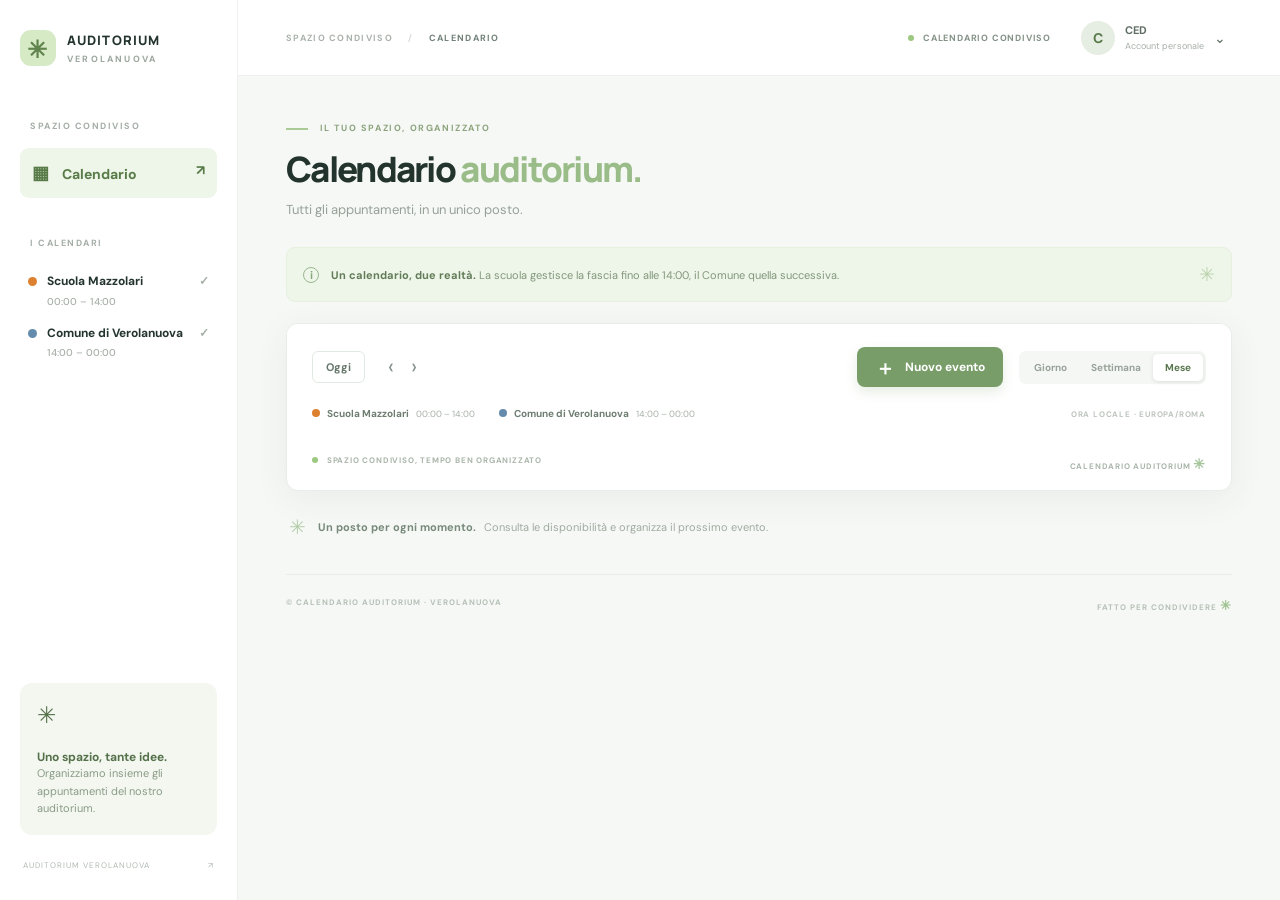
==== calendario.html @ 26b6a666 "Integrate managed authentication for preview" ====
<!doctype html>
<html lang="it">
<head>
  <meta charset="utf-8"><meta name="viewport" content="width=device-width, initial-scale=1">
  <title>Calendario Auditorium</title>
  <link rel="preconnect" href="https://fonts.googleapis.com"><link rel="preconnect" href="https://fonts.gstatic.com" crossorigin>
  <link href="https://fonts.googleapis.com/css2?family=DM+Sans:wght@400;500;600;700&family=Manrope:wght@500;600;700;800&display=swap" rel="stylesheet">
  <link rel="stylesheet" href="styles.css">
</head>
<body>
  <aside class="sidebar">
    <a class="brand" href="#"><span class="brand-icon">✳</span><span>AUDITORIUM<small>VEROLANUOVA</small></span></a>
    <div class="sidebar-label">SPAZIO CONDIVISO</div>
    <div class="nav-active"><span>▦</span> Calendario <span class="nav-arrow">↗</span></div>
    <div class="sidebar-label calendar-label">I CALENDARI</div>
    <button type="button" class="calendar-key" data-calendar="school" aria-pressed="true"><span class="key-dot school-dot"></span><span>Scuola Mazzolari<small>00:00 – 14:00</small></span><span class="key-check" aria-hidden="true">✓</span></button>
    <button type="button" class="calendar-key" data-calendar="town" aria-pressed="true"><span class="key-dot town-dot"></span><span>Comune di Verolanuova<small>14:00 – 00:00</small></span><span class="key-check" aria-hidden="true">✓</span></button>
    <div class="sidebar-bottom"><div class="help-icon">✳</div><strong>Uno spazio, tante idee.</strong><p>Organizziamo insieme gli appuntamenti del nostro auditorium.</p></div>
    <div class="sidebar-footer">AUDITORIUM VEROLANUOVA <span>↗</span></div>
  </aside>
  <main class="main">
    <header class="topbar"><div class="breadcrumbs">SPAZIO CONDIVISO <span>/</span> <b>CALENDARIO</b></div><div class="top-right"><span class="demo-pill"><i></i> CALENDARIO CONDIVISO</span><button class="profile-button" id="profileButton" aria-label="Apri menu account"><span class="avatar" id="avatar">C</span><span class="profile-text"><b id="profileName">CED</b><small>Account personale</small></span><span>⌄</span></button></div></header>
    <section class="content">
      <div class="heading"><div><div class="eyebrow"><span></span> IL TUO SPAZIO, ORGANIZZATO</div><h1>Calendario <em>auditorium.</em></h1><p>Tutti gli appuntamenti, in un unico posto.</p></div></div>
      <div class="notice"><span class="notice-icon">i</span><span><b>Un calendario, due realtà.</b> La scuola gestisce la fascia fino alle 14:00, il Comune quella successiva.</span><span class="notice-spark">✳</span></div>
      <div class="calendar-card">
        <div class="calendar-header"><div class="calendar-toolbar"><div class="date-controls"><button id="today" class="today-button">Oggi</button><div class="arrows"><button id="prev" aria-label="Periodo precedente">‹</button><button id="next" aria-label="Periodo successivo">›</button></div><h2 id="periodTitle"></h2></div><div class="calendar-actions"><button class="primary-button" id="newEvent"><span>＋</span> Nuovo evento</button><div class="view-switch" aria-label="Vista calendario"><button data-view="day">Giorno</button><button data-view="week">Settimana</button><button data-view="month" class="selected">Mese</button></div></div></div>
        <div class="legend"><span><i class="school-dot"></i> Scuola Mazzolari <small>00:00 – 14:00</small></span><span><i class="town-dot"></i> Comune di Verolanuova <small>14:00 – 00:00</small></span><span class="legend-note">ORA LOCALE · EUROPA/ROMA</span></div>
        </div><div class="calendar-scroll"><div id="calendar"></div></div>
        <div class="calendar-footer"><span><i></i> SPAZIO CONDIVISO, TEMPO BEN ORGANIZZATO</span><span>CALENDARIO AUDITORIUM <b>✳</b></span></div>
      </div>
      <div class="bottom-note"><span>✳</span> <div><b>Un posto per ogni momento.</b> <span>Consulta le disponibilità e organizza il prossimo evento.</span></div></div>
      <footer>© CALENDARIO AUDITORIUM · VEROLANUOVA <span>FATTO PER CONDIVIDERE <b>✳</b></span></footer>
    </section>
  </main>
  <dialog id="eventDialog"><form id="eventForm"><div class="dialog-head"><div><div class="eyebrow" id="eventEyebrow">NUOVO APPUNTAMENTO</div><h2 id="eventHeading">Organizza un evento.</h2></div><button type="button" class="close" data-close="eventDialog" aria-label="Chiudi">×</button></div><label>Titolo<input name="title" required maxlength="100" placeholder="Es. Prova spettacolo"></label><label>Ente<select name="owner" id="owner"><option value="school">Scuola Mazzolari</option><option value="town">Comune di Verolanuova</option></select></label><div class="form-row"><label>Data<input name="date" type="date" required></label><label>Inizio<input name="start" type="time" required></label><label>Fine<input name="end" type="time" required></label></div><label>Note <span class="optional">(facoltative)</span><textarea name="notes" rows="3" placeholder="Aggiungi qualche dettaglio"></textarea></label><p class="form-hint">Gli orari indicano la consueta organizzazione degli enti e non limitano la scelta. Le notifiche email automatiche non sono ancora attive.</p><p id="overlapWarning" class="overlap-warning" role="status" aria-live="polite" hidden></p><p id="formError" class="error" role="alert"></p><div class="dialog-actions"><button type="button" class="secondary-button" data-close="eventDialog">Annulla</button><button class="primary-button" id="saveEvent" type="button">Salva evento</button></div></form></dialog>
  <dialog id="profileDialog"><div class="dialog-head"><div><div class="eyebrow">IL TUO ACCOUNT</div><h2 id="accountName"></h2></div><button class="close" data-close="profileDialog" aria-label="Chiudi">×</button></div><p class="dialog-copy">Puoi gestire il tuo accesso o uscire dal calendario.</p><div class="dialog-actions"><button id="adminButton" class="secondary-button" type="button" hidden>Gestisci account</button><button id="logoutButton" class="secondary-button" type="button">Esci dall’account</button></div></dialog>
  <dialog id="detailsDialog"><div class="dialog-head"><div><div class="eyebrow" id="detailsOwner"></div><h2 id="detailsTitle"></h2></div><button class="close" data-close="detailsDialog" aria-label="Chiudi">×</button></div><p id="detailsTime"></p><p id="detailsNotes"></p><div id="conflictContact" class="conflict-contact" hidden><p>⚠️ Questo evento si sovrappone a un evento dell’altro ente. Contattatevi per concordare gli orari.</p><div id="contactButtons" class="contact-buttons"></div></div><div class="dialog-actions"><button id="deleteEvent" class="delete-button">Elimina evento</button><button id="editEvent" class="primary-button" type="button">Modifica evento</button><button class="secondary-button" data-close="detailsDialog">Chiudi</button></div></dialog>
  <dialog id="contactDialog"><div class="dialog-head"><div><div class="eyebrow">CONTATTA L’ENTE</div><h2 id="contactTitle"></h2></div><button class="close" data-close="contactDialog" aria-label="Chiudi">×</button></div><p id="contactNumber"></p><a id="contactCall" class="primary-button contact-link" hidden>Chiama</a></dialog>
  <dialog id="adminDialog"><div class="dialog-head"><div><div class="eyebrow">CED</div><h2>Gestisci gli account.</h2></div><button class="close" data-close="adminDialog" aria-label="Chiudi">×</button></div><div id="accountList"></div><form id="accountForm"><label>Nome utente<input name="username" required pattern="[A-Za-z0-9._-]{3,64}"></label><label>Nome visualizzato<input name="displayName" required maxlength="100"></label><label>Email personale<input name="email" type="email" required autocomplete="off"></label><label>Ente<select name="role"><option value="school">Scuola Mazzolari</option><option value="town">Comune di Verolanuova</option><option value="ced">CED</option></select></label><label>Password temporanea<input name="password" type="password" required minlength="12" maxlength="128" autocomplete="new-password"></label><p class="form-hint">Comunica la password alla persona in modo riservato. Le verrà chiesto di cambiarla al primo accesso.</p><p id="accountError" class="error" role="alert"></p><button class="primary-button" type="submit">Crea account</button></form></dialog>
  <script src="app.js"></script>
</body></html>
---- styles.css ----
:root{--ink:#23342e;--muted:#89938e;--line:#edf0ed;--green:#b5d992;--green-dark:#628c47;--blue:#577e9e;--bg:#f6f8f5}*{box-sizing:border-box}body{margin:0;background:var(--bg);color:var(--ink);font-family:'DM Sans',sans-serif;font-size:14px}button,input,select,textarea{font:inherit}button{cursor:pointer}.sidebar{position:fixed;inset:0 auto 0 0;width:238px;background:#fff;border-right:1px solid #edf0ed;padding:30px 20px;display:flex;flex-direction:column}.brand{display:flex;align-items:center;gap:11px;text-decoration:none;color:var(--ink);font-family:Manrope,sans-serif;font-size:13px;font-weight:800;letter-spacing:1.1px}.brand-icon{display:grid;place-items:center;width:36px;height:36px;background:#d5eac5;border-radius:11px;font-size:24px;color:#61844d}.brand small{display:block;font:700 9px 'DM Sans';letter-spacing:2.2px;color:#9ba69d;margin-top:4px}.sidebar-label{font-size:9px;letter-spacing:1.5px;font-weight:700;color:#a4aea7;margin:54px 10px 16px}.nav-active{background:#eef5e9;color:#587b48;border-radius:9px;padding:13px 12px;font-weight:700}.nav-active>span:first-child{font-size:18px;margin-right:10px}.nav-arrow{float:right}.calendar-label{margin-top:39px}.calendar-key{display:flex;align-items:flex-start;gap:10px;font-size:12px;font-weight:700;padding:9px 8px;line-height:1.3}.calendar-key small{display:block;color:#a7b0a8;font-size:10px;font-weight:500;margin-top:5px}.key-dot,.legend i{display:inline-block;width:9px;height:9px;border-radius:50%;flex:none;margin-top:3px}.school-dot{background:#d5ac45}.town-dot{background:#648bac}.key-check{margin-left:auto;color:#a6b0a8}.sidebar-bottom{margin-top:auto;background:#f3f7f0;border-radius:12px;padding:17px;color:#55714a}.help-icon{font-size:23px;margin-bottom:17px}.sidebar-bottom strong{font-size:12px}.sidebar-bottom p{font-size:11px;color:#8a9b86;line-height:1.6;margin-bottom:0}.sidebar-footer{font-size:8px;letter-spacing:1px;color:#b0bab1;margin:25px 3px 0}.sidebar-footer span{float:right}.main{margin-left:238px}.topbar{height:76px;background:#fff;border-bottom:1px solid var(--line);display:flex;align-items:center;justify-content:space-between;padding:0 48px}.breadcrumbs{font-size:9px;color:#aab2ac;font-weight:700;letter-spacing:1.3px}.breadcrumbs span{padding:0 12px;color:#d6dcd7}.breadcrumbs b{color:#718078}.top-right{display:flex;align-items:center;gap:24px}.demo-pill{font-size:9px;letter-spacing:.8px;font-weight:700;color:#839186}.demo-pill i,.calendar-footer i{display:inline-block;width:6px;height:6px;background:#9cc981;border-radius:50%;margin-right:6px}.profile-button{border:0;background:none;display:flex;align-items:center;gap:10px;text-align:left;color:#5e6e63}.avatar{width:34px;height:34px;border-radius:50%;display:grid;place-items:center;background:#e6ede2;color:#58794a;font-weight:700}.profile-text b,.profile-text small{display:block}.profile-text b{font-size:11px}.profile-text small{font-size:9px;color:#a5afa7;margin-top:3px}.content{max-width:1500px;margin:auto;padding:46px 48px 20px}.heading{display:flex;justify-content:space-between;align-items:end;margin-bottom:29px}.eyebrow{color:#8ca37e;font-size:9px;letter-spacing:1.6px;font-weight:700}.eyebrow>span{display:inline-block;width:22px;height:2px;background:#aacb95;vertical-align:middle;margin-right:8px}h1,h2,p{margin-top:0}h1{font:800 35px Manrope,sans-serif;letter-spacing:-1.7px;margin:11px 0 8px}h1 em{font-style:normal;color:#9abc88}.heading p{margin:0;color:#96a198;font-size:13px}.primary-button{border:0;border-radius:8px;background:#789d68;color:white;padding:12px 18px;font-weight:700;font-size:12px;box-shadow:0 5px 12px #799d6830}.primary-button span{font-size:20px;vertical-align:middle;margin-right:7px;line-height:10px}.notice{height:55px;background:#eef5e9;border:1px solid #e5f0df;border-radius:9px;display:flex;align-items:center;gap:12px;padding:0 16px;color:#82977b;font-size:11px;margin-bottom:21px}.notice b{color:#617c57}.notice-icon{border:1px solid #9ab890;color:#85a779;border-radius:50%;width:16px;height:16px;text-align:center;font-weight:bold}.notice-spark{margin-left:auto;font-size:19px;color:#bad3ad}.calendar-card{background:white;border:1px solid #e9ede9;border-radius:12px;overflow:hidden;box-shadow:0 8px 35px #203a2910}.calendar-toolbar{display:flex;justify-content:space-between;align-items:center;padding:23px 25px 20px}.date-controls{display:flex;align-items:center;gap:17px}.today-button,.secondary-button{background:white;border:1px solid #e2e9e2;border-radius:6px;padding:8px 13px;color:#65766a;font-weight:700;font-size:11px}.arrows{display:flex;gap:5px}.arrows button{border:0;background:none;color:#849188;font-size:22px;line-height:1}.calendar-toolbar h2{font:700 17px Manrope;margin:0;text-transform:capitalize;letter-spacing:-.5px}.view-switch{background:#f5f7f4;border-radius:7px;padding:3px;display:flex}.view-switch button{border:0;background:none;padding:7px 12px;font-size:10px;color:#98a29a;font-weight:700;border-radius:5px}.view-switch .selected{background:white;color:#58764e;box-shadow:0 1px 4px #273c2920}.legend{display:flex;align-items:center;gap:24px;padding:0 25px 18px;color:#6d7d70;font-size:10px;font-weight:700}.legend i{width:8px;height:8px;margin:0 5px 0 0}.legend small{color:#a7b0a7;font-size:9px;font-weight:400;margin-left:5px}.legend-note{margin-left:auto;color:#bdc5be;font-size:8px;letter-spacing:.8px}.calendar-scroll{overflow:auto;max-height:690px}.week-grid{display:grid;grid-template-columns:58px repeat(var(--days),minmax(100px,1fr));min-width:760px}.day-head{height:70px;text-align:center;border-top:1px solid var(--line);border-bottom:1px solid var(--line);padding:12px;color:#a5afa6;font-size:9px;font-weight:700;letter-spacing:1px}.day-head b{display:grid;place-items:center;width:30px;height:30px;margin:3px auto 0;color:#5e6e62;font:700 15px Manrope}.day-head.today b{background:#85aa75;color:white;border-radius:50%}.time-col{position:relative;height:1152px}.time-label{position:absolute;right:12px;transform:translateY(-50%);color:#b3bcb4;font-size:9px}.day-column{position:relative;height:1152px;border-left:1px solid #eef1ee;background:repeating-linear-gradient(to bottom,transparent 0,transparent 47px,#eff2ef 47px,#eff2ef 48px)}.day-column:after{content:'';position:absolute;top:672px;width:100%;border-top:1px dashed #ccdcd0;pointer-events:none}.event{position:absolute;left:4px;right:4px;border:0;border-left:3px solid #caa347;border-radius:4px;background:#fcf3d9;color:#80641f;text-align:left;padding:5px 6px;overflow:hidden;font-size:10px;z-index:2}.event.town{background:#e7eff6;border-color:#668eae;color:#557b9a}.event b,.event small{display:block;white-space:nowrap;overflow:hidden;text-overflow:ellipsis}.event small{font-size:9px;margin-top:3px}.month-grid{display:grid;grid-template-columns:repeat(7,minmax(100px,1fr));min-width:700px}.month-day{height:112px;border-top:1px solid var(--line);border-right:1px solid var(--line);padding:8px;color:#6e7c71}.month-day.outside{color:#cdd5ce;background:#fbfcfb}.month-day strong{font-size:11px}.month-event{display:block;width:100%;text-align:left;border:0;border-radius:3px;margin-top:4px;padding:4px;background:#fcf3d9;color:#80641f;font-size:9px;white-space:nowrap;overflow:hidden;text-overflow:ellipsis}.month-event.town{background:#e7eff6;color:#557b9a}.month-weekday{text-align:center;padding:13px;color:#a5afa6;font-size:9px;font-weight:700}.calendar-footer{padding:17px 25px;display:flex;justify-content:space-between;color:#a9b5aa;font-size:8px;font-weight:700;letter-spacing:.8px}.calendar-footer b{font-size:14px;color:#a5c59b}.bottom-note{display:flex;gap:12px;align-items:center;margin:23px 3px;color:#a0aaa1;font-size:11px}.bottom-note>span{font-size:20px;color:#b4cda9}.bottom-note b{color:#76897a;margin-right:5px}footer{border-top:1px solid #e9ede8;margin-top:34px;padding:22px 0;color:#b6c0b7;font-size:8px;letter-spacing:1px;font-weight:700}footer span{float:right}footer b{color:#a1c393;font-size:13px}dialog{border:0;border-radius:14px;padding:28px;width:min(500px,calc(100% - 32px));box-shadow:0 20px 80px #1e332b33;color:var(--ink)}dialog::backdrop{background:#24392e66}.dialog-head{display:flex;justify-content:space-between;align-items:start;margin-bottom:20px}.dialog-head h2{font:800 23px Manrope;margin:8px 0 0;letter-spacing:-1px}.close{background:none;border:0;font-size:24px;color:#98a69b}label{display:block;color:#65776a;font-size:11px;font-weight:700;margin:15px 0}input,select,textarea{display:block;width:100%;border:1px solid #e1e9e1;border-radius:7px;padding:11px;margin-top:7px;color:#34483a;background:white}textarea{resize:vertical}.form-row{display:grid;grid-template-columns:1.2fr 1fr 1fr;gap:10px}.optional,.form-hint,.dialog-copy{color:#9aa79c;font-size:11px;line-height:1.6}.error{color:#b34747;font-size:11px}.dialog-actions{display:flex;justify-content:flex-end;gap:9px;margin-top:20px}.profile-options{display:grid;gap:8px}.profile-options button{display:flex;align-items:center;text-align:left;gap:12px;background:#f7f9f6;border:1px solid #eef1ed;border-radius:8px;padding:12px;color:#65766a}.profile-options button>span:nth-child(2){flex:1}.profile-options b,.profile-options small{display:block}.profile-options small{color:#9aa79c;margin-top:4px}.school-avatar{background:#f8edc9;color:#8c6c20}.town-avatar{background:#e1edf5;color:#557b9a}.delete-button{margin-right:auto;border:0;background:none;color:#b46565;font-weight:700;font-size:11px}@media(max-width:900px){.sidebar{width:65px;padding:20px 12px}.brand span:not(.brand-icon),.sidebar-label,.nav-active,.calendar-key,.sidebar-bottom,.sidebar-footer{display:none}.main{margin-left:65px}.content{padding:30px 22px}.topbar{padding:0 22px}.profile-text,.breadcrumbs{display:none}}@media(max-width:600px){.sidebar{display:none}.main{margin:0}.topbar{height:60px}.top-right{margin-left:auto}.content{padding:25px 15px}h1{font-size:27px}.heading{align-items:start;gap:15px}.heading .primary-button{white-space:nowrap;padding:10px}.notice{height:auto;padding:13px;line-height:1.5}.calendar-toolbar{align-items:start;gap:15px;flex-direction:column}.legend{flex-wrap:wrap;gap:10px}.legend-note{display:none}.bottom-note span span{display:none}.form-row{grid-template-columns:1fr 1fr}.form-row label:first-child{grid-column:span 2}}

/* Accenti dell'interfaccia in base al profilo dimostrativo. */
body[data-profile="school"] .primary-button,body[data-profile="school"] .day-head.today b{background:#b78e32}
body[data-profile="school"] h1 em{color:#c6a34c}
body[data-profile="school"] .notice,body[data-profile="school"] .nav-active,body[data-profile="school"] .sidebar-bottom{background:#faf5e5;color:#806a37}
body[data-profile="school"] .notice b,body[data-profile="school"] .sidebar-bottom strong{color:#806a37}
body[data-profile="school"] .eyebrow{color:#a4863a}
body[data-profile="school"] .eyebrow>span{background:#cfb567}
body[data-profile="town"] .primary-button,body[data-profile="town"] .day-head.today b{background:#648bac}
body[data-profile="town"] h1 em{color:#779bb5}
body[data-profile="town"] .notice,body[data-profile="town"] .nav-active,body[data-profile="town"] .sidebar-bottom{background:#edf3f7;color:#5e7f97}
body[data-profile="town"] .notice b,body[data-profile="town"] .sidebar-bottom strong{color:#52758e}
body[data-profile="town"] .eyebrow{color:#6689a2}
body[data-profile="town"] .eyebrow>span{background:#88a9be}

.calendar-key{width:100%;border:0;background:transparent;text-align:left;color:inherit;border-radius:8px;cursor:pointer}.calendar-key:hover{background:#f5f7f4}.calendar-key:focus-visible{outline:2px solid #789d68;outline-offset:2px}.calendar-key[aria-pressed="false"]{opacity:.48}.calendar-key[aria-pressed="false"] .key-check{visibility:hidden}

.overlap-warning:not([hidden]){display:block;background:#fff5d5;border:1px solid #ecd584;border-radius:8px;color:#765819;padding:12px 14px;font-size:12px;line-height:1.5;font-weight:600;overflow-wrap:anywhere}

/* Segnala le sovrapposizioni mantenendo il colore dell'ente. */
.event.has-overlap,.month-event.has-overlap{box-shadow:inset 0 -5px 0 #e2b63f}
.month-event.has-overlap{padding-bottom:8px}

/* Colori della scuola e avviso visibile sulle sovrapposizioni. */
.school-dot{background:#dc812f}
.school-avatar{background:#ffead8;color:#a64d12}
.event:not(.town){background:#fff0e3;border-color:#dc812f;color:#8b451b}
.month-event:not(.town){background:#fff0e3;color:#8b451b}
body[data-profile="school"] .primary-button,body[data-profile="school"] .day-head.today b{background:#be6522}
body[data-profile="school"] h1 em{color:#d28448}
body[data-profile="school"] .notice,body[data-profile="school"] .nav-active,body[data-profile="school"] .sidebar-bottom{background:#fff2e6;color:#925b33}
body[data-profile="school"] .notice b,body[data-profile="school"] .sidebar-bottom strong{color:#8b4d22}
body[data-profile="school"] .eyebrow{color:#af642c}
body[data-profile="school"] .eyebrow>span{background:#dc9a68}
.event.has-overlap,.month-event.has-overlap{box-shadow:inset 0 -5px 0 #e2b63f;padding-right:22px}
.month-event.has-overlap{position:relative}
.event.has-overlap::after,.month-event.has-overlap::after{content:'⚠️';position:absolute;right:3px;bottom:2px;font-size:12px;line-height:1}
/* Allinea l'avviso all'interno dell'evento e lascia la striscia continua. */
.event.has-overlap::after,.month-event.has-overlap::after{top:5px;right:5px;bottom:auto;width:14px;height:14px;display:flex;align-items:center;justify-content:center;font-size:11px;line-height:14px}
.event.has-overlap,.month-event.has-overlap{box-shadow:inset 0 -4px 0 #e2b63f}

/* Un solo indicatore per ogni gruppo di eventi sovrapposti nella griglia. */
.event.has-overlap{box-shadow:none;padding-right:6px}
.event.has-overlap::after{content:none}
.overlap-strip{position:absolute;left:3px;right:3px;height:4px;background:#e2b63f;z-index:3;pointer-events:none;text-align:center;border-radius:0 0 3px 3px;color:#765819;font-size:13px;line-height:1}
.overlap-strip::after{content:'⚠️';position:absolute;left:50%;top:50%;transform:translate(-50%,-50%);background:#fff4ca;border-radius:50%;width:19px;height:19px;display:flex;align-items:center;justify-content:center;font-size:12px}
/* Fasce indicative: scuola fino alle 14, Comune dalle 14. */
.day-column{background:repeating-linear-gradient(to bottom,transparent 0,transparent 47px,rgba(94,110,99,.11) 47px,rgba(94,110,99,.11) 48px),linear-gradient(to bottom,#fff8f1 0,#fff8f1 58.3333%,#f1f7fb 58.3333%,#f1f7fb 100%)}
.day-column:after{border-top:2px solid #a6b6ac;z-index:1}

/* Mantiene visibili navigazione e intestazioni durante lo scorrimento. */
.topbar{position:sticky;top:0;z-index:20}
.calendar-card{overflow:visible}
.calendar-header{position:sticky;top:76px;z-index:12;background:#fff;border-radius:12px 12px 0 0}
.day-head,.month-weekday{position:sticky;top:0;z-index:8;background:#fff}
@media(max-width:600px){.calendar-header{top:60px}}

.day-head,.month-weekday{top:var(--header-offset,0px)}

.calendar-actions{display:flex;align-items:center;gap:16px}
.calendar-actions .primary-button{white-space:nowrap}
@media(max-width:600px){.calendar-actions{width:100%;justify-content:space-between;gap:8px}.calendar-actions .primary-button{padding:10px 12px}}

.login-dialog{max-width:440px;padding:36px}.login-dialog::backdrop{background:#26382fe0}.login-brand{display:flex;align-items:center;gap:10px;margin-bottom:40px;font:800 12px Manrope,sans-serif;letter-spacing:1px}.login-brand small{display:block;color:#9ba69d;font:700 9px 'DM Sans',sans-serif;letter-spacing:2px;margin-top:3px}.login-dialog h2{font:800 26px Manrope,sans-serif;letter-spacing:-1px;margin:10px 0}.login-dialog label{margin:20px 0}.login-submit{width:100%;display:flex;align-items:center;justify-content:center;gap:8px;padding:14px}.login-submit span{margin:0;font-size:16px;line-height:1}.login-note{background:#f5f7f3;border-radius:8px;padding:12px;color:#859388;font-size:11px;line-height:1.5;margin:20px 0 0}

.login-page{min-height:100vh;display:grid;place-items:center;padding:24px;background:#f2f6f0}.login-card{width:min(440px,100%);background:#fff;border:1px solid #e7eee6;border-radius:16px;padding:36px;box-shadow:0 16px 50px #203a2912}.login-card h1{font:800 26px Manrope,sans-serif;letter-spacing:-1px;margin:10px 0}.login-card label{margin:20px 0}@media(max-width:480px){.login-card{padding:26px}}

/* Nella vista mese ogni giorno si espande per mostrare tutti gli eventi. */
.month-day{height:auto;min-height:112px;min-width:0}
.month-event{white-space:normal;overflow:visible;line-height:1.4;padding:6px;text-overflow:clip}
.month-event b,.month-event small{display:block;overflow-wrap:anywhere}
.month-event small{font-size:9px;margin-top:3px}

.conflict-contact:not([hidden]){background:#fff5d5;border:1px solid #ecd584;border-radius:8px;padding:12px 14px;color:#765819;font-size:12px;line-height:1.5}.conflict-contact p{margin:0 0 10px}.contact-buttons{display:flex;flex-wrap:wrap;gap:8px}.contact-link:not([hidden]){display:inline-block;text-decoration:none;margin-top:8px}
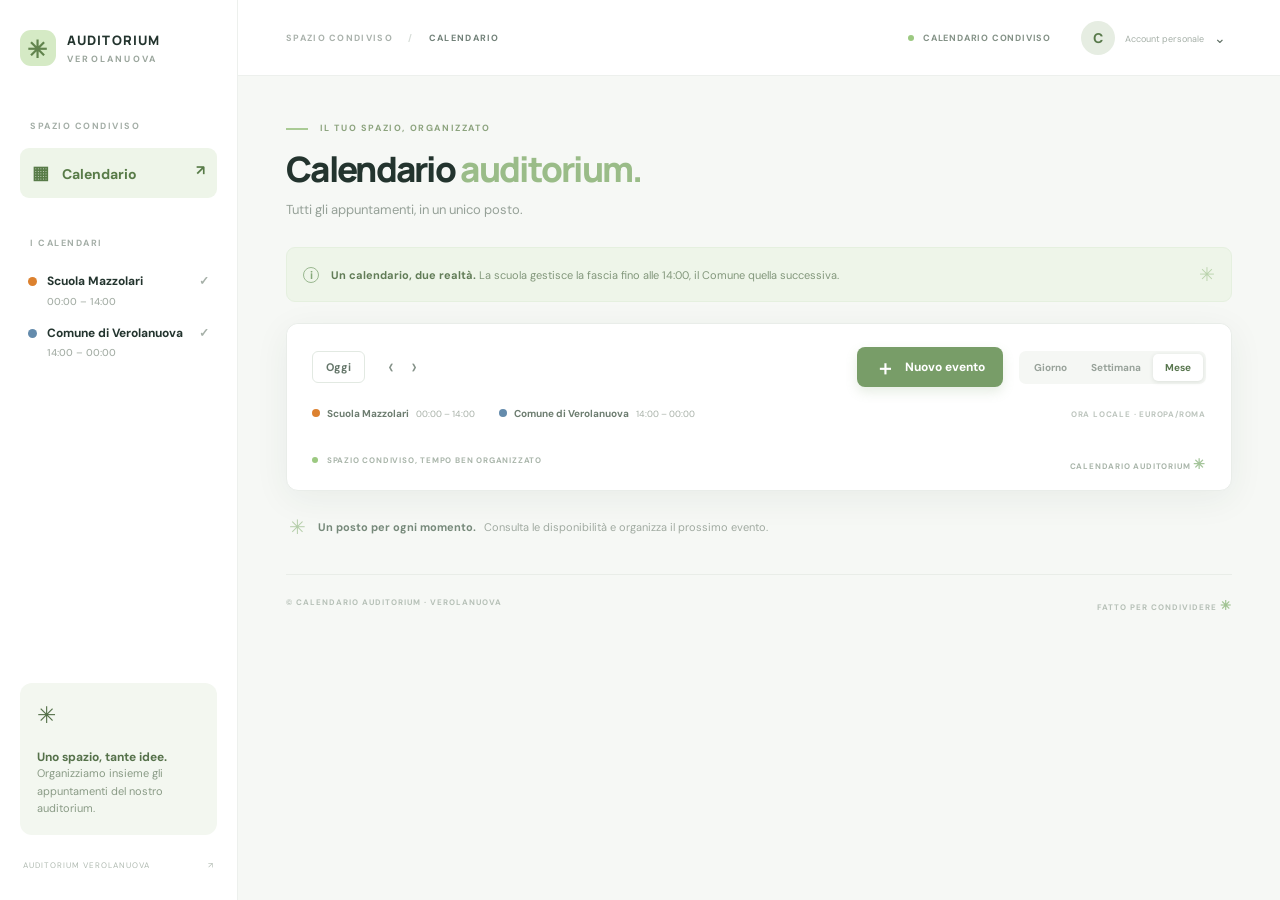
==== commit 8512d1c0: "Use Supabase managed organization identities" ====
--- a/calendario.html
+++ b/calendario.html
@@ -19,7 +19,7 @@
     <div class="sidebar-footer">AUDITORIUM VEROLANUOVA <span>↗</span></div>
   </aside>
   <main class="main">
-    <header class="topbar"><div class="breadcrumbs">SPAZIO CONDIVISO <span>/</span> <b>CALENDARIO</b></div><div class="top-right"><span class="demo-pill"><i></i> CALENDARIO CONDIVISO</span><button class="profile-button" id="profileButton" aria-label="Apri menu account"><span class="avatar" id="avatar">C</span><span class="profile-text"><b id="profileName">CED</b><small>Account personale</small></span><span>⌄</span></button></div></header>
+    <header class="topbar"><div class="breadcrumbs">SPAZIO CONDIVISO <span>/</span> <b>CALENDARIO</b></div><div class="top-right"><span class="demo-pill"><i></i> CALENDARIO CONDIVISO</span><button class="profile-button" id="profileButton" aria-label="Apri menu account"><span class="avatar" id="avatar">C</span><span class="profile-text"><b id="profileName"></b><small>Account personale</small></span><span>⌄</span></button></div></header>
     <section class="content">
       <div class="heading"><div><div class="eyebrow"><span></span> IL TUO SPAZIO, ORGANIZZATO</div><h1>Calendario <em>auditorium.</em></h1><p>Tutti gli appuntamenti, in un unico posto.</p></div></div>
       <div class="notice"><span class="notice-icon">i</span><span><b>Un calendario, due realtà.</b> La scuola gestisce la fascia fino alle 14:00, il Comune quella successiva.</span><span class="notice-spark">✳</span></div>
@@ -34,9 +34,8 @@
     </section>
   </main>
   <dialog id="eventDialog"><form id="eventForm"><div class="dialog-head"><div><div class="eyebrow" id="eventEyebrow">NUOVO APPUNTAMENTO</div><h2 id="eventHeading">Organizza un evento.</h2></div><button type="button" class="close" data-close="eventDialog" aria-label="Chiudi">×</button></div><label>Titolo<input name="title" required maxlength="100" placeholder="Es. Prova spettacolo"></label><label>Ente<select name="owner" id="owner"><option value="school">Scuola Mazzolari</option><option value="town">Comune di Verolanuova</option></select></label><div class="form-row"><label>Data<input name="date" type="date" required></label><label>Inizio<input name="start" type="time" required></label><label>Fine<input name="end" type="time" required></label></div><label>Note <span class="optional">(facoltative)</span><textarea name="notes" rows="3" placeholder="Aggiungi qualche dettaglio"></textarea></label><p class="form-hint">Gli orari indicano la consueta organizzazione degli enti e non limitano la scelta. Le notifiche email automatiche non sono ancora attive.</p><p id="overlapWarning" class="overlap-warning" role="status" aria-live="polite" hidden></p><p id="formError" class="error" role="alert"></p><div class="dialog-actions"><button type="button" class="secondary-button" data-close="eventDialog">Annulla</button><button class="primary-button" id="saveEvent" type="button">Salva evento</button></div></form></dialog>
-  <dialog id="profileDialog"><div class="dialog-head"><div><div class="eyebrow">IL TUO ACCOUNT</div><h2 id="accountName"></h2></div><button class="close" data-close="profileDialog" aria-label="Chiudi">×</button></div><p class="dialog-copy">Puoi gestire il tuo accesso o uscire dal calendario.</p><div class="dialog-actions"><button id="adminButton" class="secondary-button" type="button" hidden>Gestisci account</button><button id="logoutButton" class="secondary-button" type="button">Esci dall’account</button></div></dialog>
+  <dialog id="profileDialog"><div class="dialog-head"><div><div class="eyebrow">IL TUO ACCOUNT</div><h2 id="accountName"></h2></div><button class="close" data-close="profileDialog" aria-label="Chiudi">×</button></div><p class="dialog-copy">Puoi gestire il tuo accesso o uscire dal calendario.</p><div class="dialog-actions"><button id="logoutButton" class="secondary-button" type="button">Esci dall’account</button></div></dialog>
   <dialog id="detailsDialog"><div class="dialog-head"><div><div class="eyebrow" id="detailsOwner"></div><h2 id="detailsTitle"></h2></div><button class="close" data-close="detailsDialog" aria-label="Chiudi">×</button></div><p id="detailsTime"></p><p id="detailsNotes"></p><div id="conflictContact" class="conflict-contact" hidden><p>⚠️ Questo evento si sovrappone a un evento dell’altro ente. Contattatevi per concordare gli orari.</p><div id="contactButtons" class="contact-buttons"></div></div><div class="dialog-actions"><button id="deleteEvent" class="delete-button">Elimina evento</button><button id="editEvent" class="primary-button" type="button">Modifica evento</button><button class="secondary-button" data-close="detailsDialog">Chiudi</button></div></dialog>
   <dialog id="contactDialog"><div class="dialog-head"><div><div class="eyebrow">CONTATTA L’ENTE</div><h2 id="contactTitle"></h2></div><button class="close" data-close="contactDialog" aria-label="Chiudi">×</button></div><p id="contactNumber"></p><a id="contactCall" class="primary-button contact-link" hidden>Chiama</a></dialog>
-  <dialog id="adminDialog"><div class="dialog-head"><div><div class="eyebrow">CED</div><h2>Gestisci gli account.</h2></div><button class="close" data-close="adminDialog" aria-label="Chiudi">×</button></div><div id="accountList"></div><form id="accountForm"><label>Nome utente<input name="username" required pattern="[A-Za-z0-9._-]{3,64}"></label><label>Nome visualizzato<input name="displayName" required maxlength="100"></label><label>Email personale<input name="email" type="email" required autocomplete="off"></label><label>Ente<select name="role"><option value="school">Scuola Mazzolari</option><option value="town">Comune di Verolanuova</option><option value="ced">CED</option></select></label><label>Password temporanea<input name="password" type="password" required minlength="12" maxlength="128" autocomplete="new-password"></label><p class="form-hint">Comunica la password alla persona in modo riservato. Le verrà chiesto di cambiarla al primo accesso.</p><p id="accountError" class="error" role="alert"></p><button class="primary-button" type="submit">Crea account</button></form></dialog>
   <script src="app.js"></script>
 </body></html>
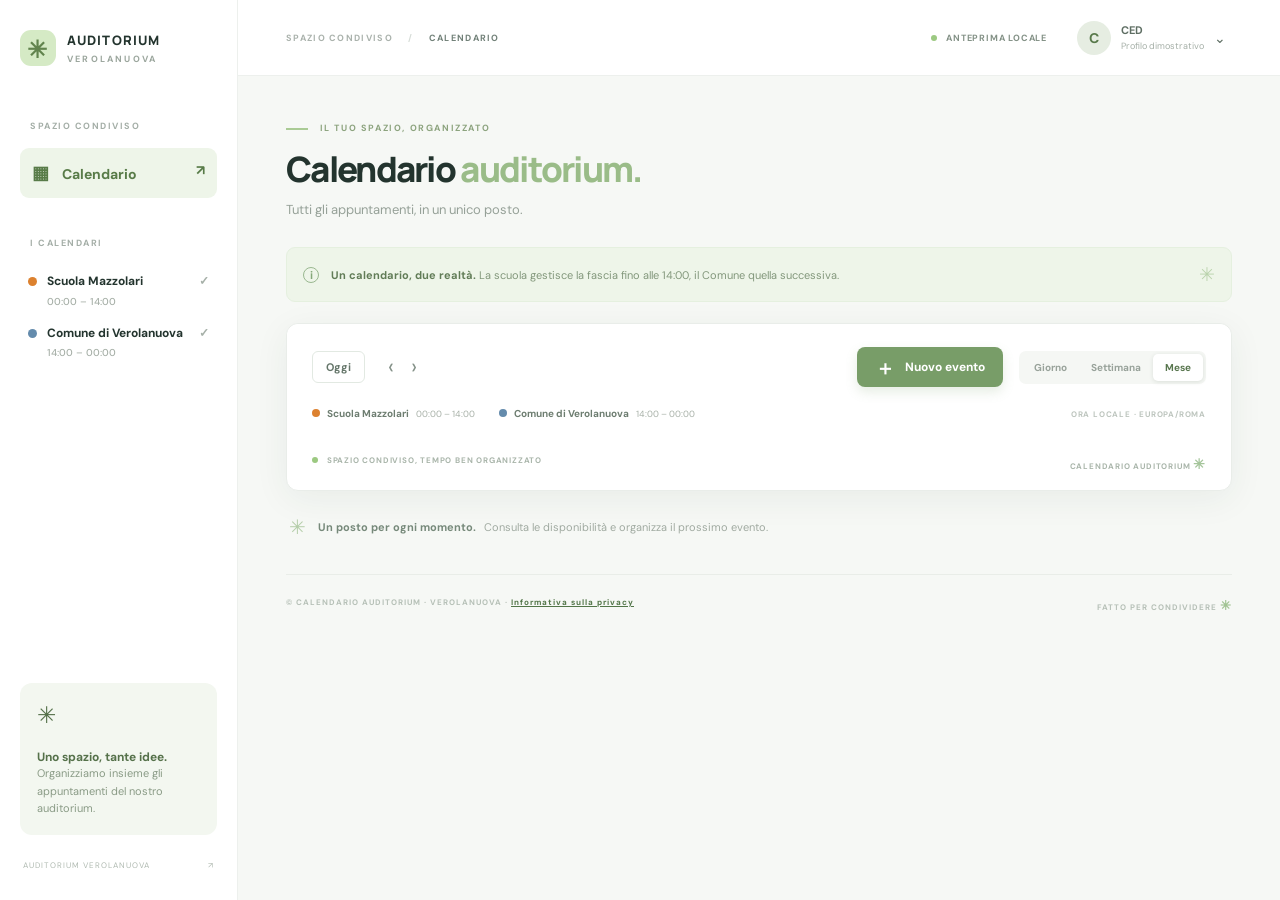
==== commit 9df7efde: "Link privacy information from calendar" ====
--- a/calendario.html
+++ b/calendario.html
@@ -19,7 +19,7 @@
     <div class="sidebar-footer">AUDITORIUM VEROLANUOVA <span>↗</span></div>
   </aside>
   <main class="main">
-    <header class="topbar"><div class="breadcrumbs">SPAZIO CONDIVISO <span>/</span> <b>CALENDARIO</b></div><div class="top-right"><span class="demo-pill"><i></i> CALENDARIO CONDIVISO</span><button class="profile-button" id="profileButton" aria-label="Apri menu account"><span class="avatar" id="avatar">C</span><span class="profile-text"><b id="profileName"></b><small>Account personale</small></span><span>⌄</span></button></div></header>
+    <header class="topbar"><div class="breadcrumbs">SPAZIO CONDIVISO <span>/</span> <b>CALENDARIO</b></div><div class="top-right"><span class="demo-pill"><i></i> ANTEPRIMA LOCALE</span><button class="profile-button" id="profileButton" aria-label="Apri menu account"><span class="avatar" id="avatar">C</span><span class="profile-text"><b id="profileName">CED</b><small>Profilo dimostrativo</small></span><span>⌄</span></button></div></header>
     <section class="content">
       <div class="heading"><div><div class="eyebrow"><span></span> IL TUO SPAZIO, ORGANIZZATO</div><h1>Calendario <em>auditorium.</em></h1><p>Tutti gli appuntamenti, in un unico posto.</p></div></div>
       <div class="notice"><span class="notice-icon">i</span><span><b>Un calendario, due realtà.</b> La scuola gestisce la fascia fino alle 14:00, il Comune quella successiva.</span><span class="notice-spark">✳</span></div>
@@ -30,11 +30,11 @@
         <div class="calendar-footer"><span><i></i> SPAZIO CONDIVISO, TEMPO BEN ORGANIZZATO</span><span>CALENDARIO AUDITORIUM <b>✳</b></span></div>
       </div>
       <div class="bottom-note"><span>✳</span> <div><b>Un posto per ogni momento.</b> <span>Consulta le disponibilità e organizza il prossimo evento.</span></div></div>
-      <footer>© CALENDARIO AUDITORIUM · VEROLANUOVA <span>FATTO PER CONDIVIDERE <b>✳</b></span></footer>
+      <footer>© CALENDARIO AUDITORIUM · VEROLANUOVA · <a href="privacy.html" style="color:#527548">Informativa sulla privacy</a> <span>FATTO PER CONDIVIDERE <b>✳</b></span></footer>
     </section>
   </main>
-  <dialog id="eventDialog"><form id="eventForm"><div class="dialog-head"><div><div class="eyebrow" id="eventEyebrow">NUOVO APPUNTAMENTO</div><h2 id="eventHeading">Organizza un evento.</h2></div><button type="button" class="close" data-close="eventDialog" aria-label="Chiudi">×</button></div><label>Titolo<input name="title" required maxlength="100" placeholder="Es. Prova spettacolo"></label><label>Ente<select name="owner" id="owner"><option value="school">Scuola Mazzolari</option><option value="town">Comune di Verolanuova</option></select></label><div class="form-row"><label>Data<input name="date" type="date" required></label><label>Inizio<input name="start" type="time" required></label><label>Fine<input name="end" type="time" required></label></div><label>Note <span class="optional">(facoltative)</span><textarea name="notes" rows="3" placeholder="Aggiungi qualche dettaglio"></textarea></label><p class="form-hint">Gli orari indicano la consueta organizzazione degli enti e non limitano la scelta. Le notifiche email automatiche non sono ancora attive.</p><p id="overlapWarning" class="overlap-warning" role="status" aria-live="polite" hidden></p><p id="formError" class="error" role="alert"></p><div class="dialog-actions"><button type="button" class="secondary-button" data-close="eventDialog">Annulla</button><button class="primary-button" id="saveEvent" type="button">Salva evento</button></div></form></dialog>
-  <dialog id="profileDialog"><div class="dialog-head"><div><div class="eyebrow">IL TUO ACCOUNT</div><h2 id="accountName"></h2></div><button class="close" data-close="profileDialog" aria-label="Chiudi">×</button></div><p class="dialog-copy">Puoi gestire il tuo accesso o uscire dal calendario.</p><div class="dialog-actions"><button id="logoutButton" class="secondary-button" type="button">Esci dall’account</button></div></dialog>
+  <dialog id="eventDialog"><form id="eventForm"><div class="dialog-head"><div><div class="eyebrow" id="eventEyebrow">NUOVO APPUNTAMENTO</div><h2 id="eventHeading">Organizza un evento.</h2></div><button type="button" class="close" data-close="eventDialog" aria-label="Chiudi">×</button></div><label>Titolo<input name="title" required maxlength="100" placeholder="Es. Prova spettacolo"></label><label>Ente<select name="owner" id="owner"><option value="school">Scuola Mazzolari</option><option value="town">Comune di Verolanuova</option></select></label><div class="form-row"><label>Data<input name="date" type="date" required></label><label>Inizio<input name="start" type="time" required></label><label>Fine<input name="end" type="time" required></label></div><label>Note <span class="optional">(facoltative)</span><textarea name="notes" rows="3" placeholder="Aggiungi qualche dettaglio"></textarea></label><p class="form-hint">Gli orari indicano la consueta organizzazione degli enti e non limitano la scelta. Gli eventi sono salvati solo su questo dispositivo.</p><p id="overlapWarning" class="overlap-warning" role="status" aria-live="polite" hidden></p><p id="formError" class="error" role="alert"></p><div class="dialog-actions"><button type="button" class="secondary-button" data-close="eventDialog">Annulla</button><button class="primary-button" id="saveEvent" type="button">Salva evento</button></div></form></dialog>
+  <dialog id="profileDialog"><div class="dialog-head"><div><div class="eyebrow">ACCOUNT DIMOSTRATIVO</div><h2 id="accountName"></h2></div><button class="close" data-close="profileDialog" aria-label="Chiudi">×</button></div><p class="dialog-copy">Hai effettuato l’accesso a questo profilo di prova. Puoi uscire e accedere con un altro account.</p><div class="dialog-actions"><button id="logoutButton" class="secondary-button" type="button">Esci dall’account</button></div></dialog>
   <dialog id="detailsDialog"><div class="dialog-head"><div><div class="eyebrow" id="detailsOwner"></div><h2 id="detailsTitle"></h2></div><button class="close" data-close="detailsDialog" aria-label="Chiudi">×</button></div><p id="detailsTime"></p><p id="detailsNotes"></p><div id="conflictContact" class="conflict-contact" hidden><p>⚠️ Questo evento si sovrappone a un evento dell’altro ente. Contattatevi per concordare gli orari.</p><div id="contactButtons" class="contact-buttons"></div></div><div class="dialog-actions"><button id="deleteEvent" class="delete-button">Elimina evento</button><button id="editEvent" class="primary-button" type="button">Modifica evento</button><button class="secondary-button" data-close="detailsDialog">Chiudi</button></div></dialog>
   <dialog id="contactDialog"><div class="dialog-head"><div><div class="eyebrow">CONTATTA L’ENTE</div><h2 id="contactTitle"></h2></div><button class="close" data-close="contactDialog" aria-label="Chiudi">×</button></div><p id="contactNumber"></p><a id="contactCall" class="primary-button contact-link" hidden>Chiama</a></dialog>
   <script src="app.js"></script>
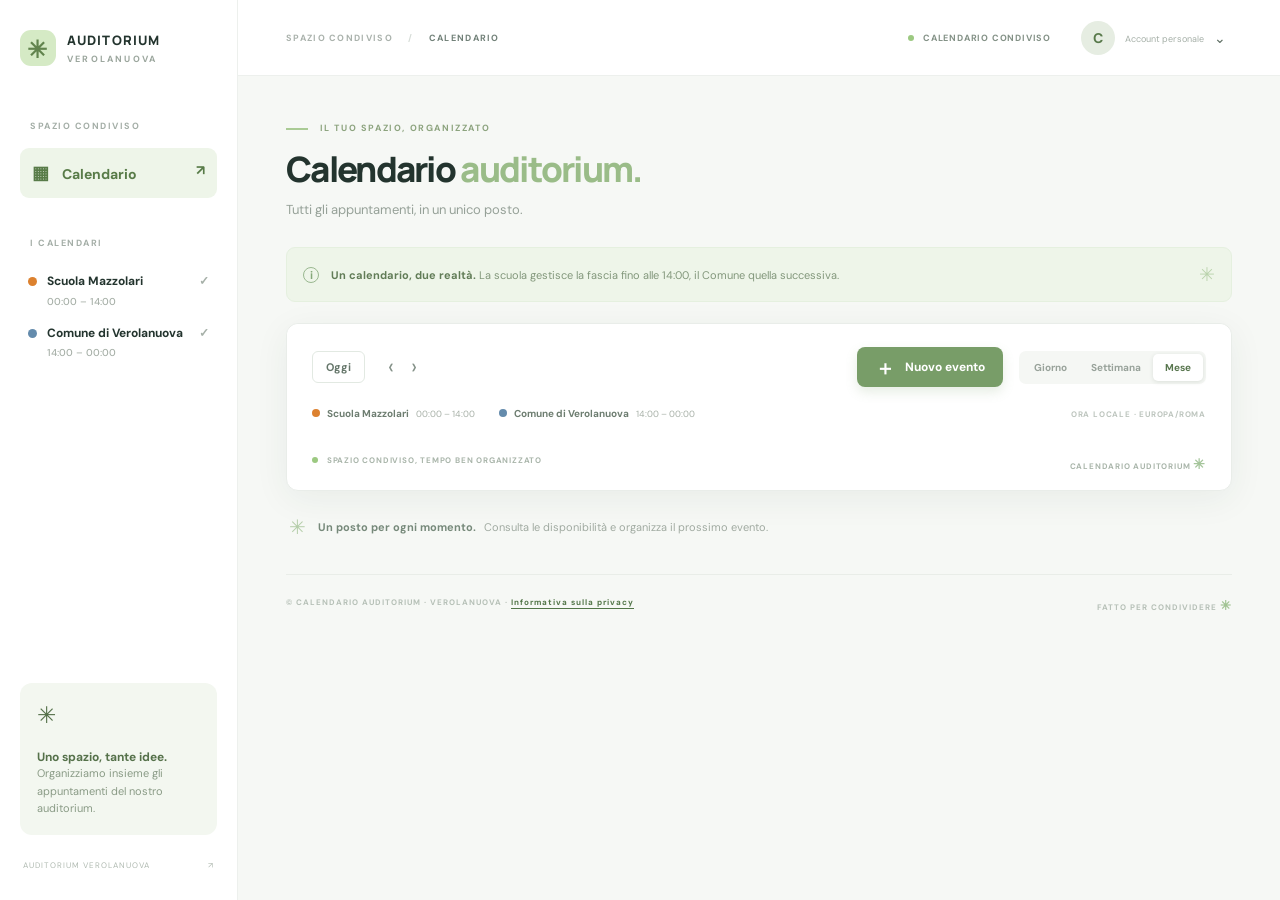
==== commit feda463a: "Prepare shared calendar for production" ====
--- a/calendario.html
+++ b/calendario.html
@@ -19,7 +19,7 @@
     <div class="sidebar-footer">AUDITORIUM VEROLANUOVA <span>↗</span></div>
   </aside>
   <main class="main">
-    <header class="topbar"><div class="breadcrumbs">SPAZIO CONDIVISO <span>/</span> <b>CALENDARIO</b></div><div class="top-right"><span class="demo-pill"><i></i> ANTEPRIMA LOCALE</span><button class="profile-button" id="profileButton" aria-label="Apri menu account"><span class="avatar" id="avatar">C</span><span class="profile-text"><b id="profileName">CED</b><small>Profilo dimostrativo</small></span><span>⌄</span></button></div></header>
+    <header class="topbar"><div class="breadcrumbs">SPAZIO CONDIVISO <span>/</span> <b>CALENDARIO</b></div><div class="top-right"><span class="demo-pill"><i></i> CALENDARIO CONDIVISO</span><button class="profile-button" id="profileButton" aria-label="Apri menu account"><span class="avatar" id="avatar">C</span><span class="profile-text"><b id="profileName"></b><small>Account personale</small></span><span>⌄</span></button></div></header>
     <section class="content">
       <div class="heading"><div><div class="eyebrow"><span></span> IL TUO SPAZIO, ORGANIZZATO</div><h1>Calendario <em>auditorium.</em></h1><p>Tutti gli appuntamenti, in un unico posto.</p></div></div>
       <div class="notice"><span class="notice-icon">i</span><span><b>Un calendario, due realtà.</b> La scuola gestisce la fascia fino alle 14:00, il Comune quella successiva.</span><span class="notice-spark">✳</span></div>
@@ -30,11 +30,11 @@
         <div class="calendar-footer"><span><i></i> SPAZIO CONDIVISO, TEMPO BEN ORGANIZZATO</span><span>CALENDARIO AUDITORIUM <b>✳</b></span></div>
       </div>
       <div class="bottom-note"><span>✳</span> <div><b>Un posto per ogni momento.</b> <span>Consulta le disponibilità e organizza il prossimo evento.</span></div></div>
-      <footer>© CALENDARIO AUDITORIUM · VEROLANUOVA · <a href="privacy.html" style="color:#527548">Informativa sulla privacy</a> <span>FATTO PER CONDIVIDERE <b>✳</b></span></footer>
+      <footer>© CALENDARIO AUDITORIUM · VEROLANUOVA · <a href="privacy.html">Informativa sulla privacy</a> <span>FATTO PER CONDIVIDERE <b>✳</b></span></footer>
     </section>
   </main>
-  <dialog id="eventDialog"><form id="eventForm"><div class="dialog-head"><div><div class="eyebrow" id="eventEyebrow">NUOVO APPUNTAMENTO</div><h2 id="eventHeading">Organizza un evento.</h2></div><button type="button" class="close" data-close="eventDialog" aria-label="Chiudi">×</button></div><label>Titolo<input name="title" required maxlength="100" placeholder="Es. Prova spettacolo"></label><label>Ente<select name="owner" id="owner"><option value="school">Scuola Mazzolari</option><option value="town">Comune di Verolanuova</option></select></label><div class="form-row"><label>Data<input name="date" type="date" required></label><label>Inizio<input name="start" type="time" required></label><label>Fine<input name="end" type="time" required></label></div><label>Note <span class="optional">(facoltative)</span><textarea name="notes" rows="3" placeholder="Aggiungi qualche dettaglio"></textarea></label><p class="form-hint">Gli orari indicano la consueta organizzazione degli enti e non limitano la scelta. Gli eventi sono salvati solo su questo dispositivo.</p><p id="overlapWarning" class="overlap-warning" role="status" aria-live="polite" hidden></p><p id="formError" class="error" role="alert"></p><div class="dialog-actions"><button type="button" class="secondary-button" data-close="eventDialog">Annulla</button><button class="primary-button" id="saveEvent" type="button">Salva evento</button></div></form></dialog>
-  <dialog id="profileDialog"><div class="dialog-head"><div><div class="eyebrow">ACCOUNT DIMOSTRATIVO</div><h2 id="accountName"></h2></div><button class="close" data-close="profileDialog" aria-label="Chiudi">×</button></div><p class="dialog-copy">Hai effettuato l’accesso a questo profilo di prova. Puoi uscire e accedere con un altro account.</p><div class="dialog-actions"><button id="logoutButton" class="secondary-button" type="button">Esci dall’account</button></div></dialog>
+  <dialog id="eventDialog"><form id="eventForm"><div class="dialog-head"><div><div class="eyebrow" id="eventEyebrow">NUOVO APPUNTAMENTO</div><h2 id="eventHeading">Organizza un evento.</h2></div><button type="button" class="close" data-close="eventDialog" aria-label="Chiudi">×</button></div><label>Titolo<input name="title" required maxlength="100" placeholder="Es. Prova spettacolo"></label><label>Ente<select name="owner" id="owner"><option value="school">Scuola Mazzolari</option><option value="town">Comune di Verolanuova</option></select></label><div class="form-row"><label>Data<input name="date" type="date" required></label><label>Inizio<input name="start" type="time" required></label><label>Fine<input name="end" type="time" required></label></div><label>Note <span class="optional">(facoltative)</span><textarea name="notes" rows="3" placeholder="Aggiungi qualche dettaglio"></textarea></label><p class="form-hint">Gli orari indicano la consueta organizzazione degli enti e non limitano la scelta. Le notifiche email automatiche non sono ancora attive.</p><p id="overlapWarning" class="overlap-warning" role="status" aria-live="polite" hidden></p><p id="formError" class="error" role="alert"></p><div class="dialog-actions"><button type="button" class="secondary-button" data-close="eventDialog">Annulla</button><button class="primary-button" id="saveEvent" type="button">Salva evento</button></div></form></dialog>
+  <dialog id="profileDialog"><div class="dialog-head"><div><div class="eyebrow">IL TUO ACCOUNT</div><h2 id="accountName"></h2></div><button class="close" data-close="profileDialog" aria-label="Chiudi">×</button></div><p class="dialog-copy">Puoi gestire il tuo accesso o uscire dal calendario.</p><div class="dialog-actions"><button id="logoutButton" class="secondary-button" type="button">Esci dall’account</button></div></dialog>
   <dialog id="detailsDialog"><div class="dialog-head"><div><div class="eyebrow" id="detailsOwner"></div><h2 id="detailsTitle"></h2></div><button class="close" data-close="detailsDialog" aria-label="Chiudi">×</button></div><p id="detailsTime"></p><p id="detailsNotes"></p><div id="conflictContact" class="conflict-contact" hidden><p>⚠️ Questo evento si sovrappone a un evento dell’altro ente. Contattatevi per concordare gli orari.</p><div id="contactButtons" class="contact-buttons"></div></div><div class="dialog-actions"><button id="deleteEvent" class="delete-button">Elimina evento</button><button id="editEvent" class="primary-button" type="button">Modifica evento</button><button class="secondary-button" data-close="detailsDialog">Chiudi</button></div></dialog>
   <dialog id="contactDialog"><div class="dialog-head"><div><div class="eyebrow">CONTATTA L’ENTE</div><h2 id="contactTitle"></h2></div><button class="close" data-close="contactDialog" aria-label="Chiudi">×</button></div><p id="contactNumber"></p><a id="contactCall" class="primary-button contact-link" hidden>Chiama</a></dialog>
   <script src="app.js"></script>
--- a/styles.css
+++ b/styles.css
@@ -73,3 +73,5 @@
 .month-event small{font-size:9px;margin-top:3px}
 
 .conflict-contact:not([hidden]){background:#fff5d5;border:1px solid #ecd584;border-radius:8px;padding:12px 14px;color:#765819;font-size:12px;line-height:1.5}.conflict-contact p{margin:0 0 10px}.contact-buttons{display:flex;flex-wrap:wrap;gap:8px}.contact-link:not([hidden]){display:inline-block;text-decoration:none;margin-top:8px}
+
+.privacy-link{margin:20px 0 0;text-align:center;font-size:12px}.privacy-link a,footer a{color:#527548;text-decoration:underline;text-underline-offset:3px}
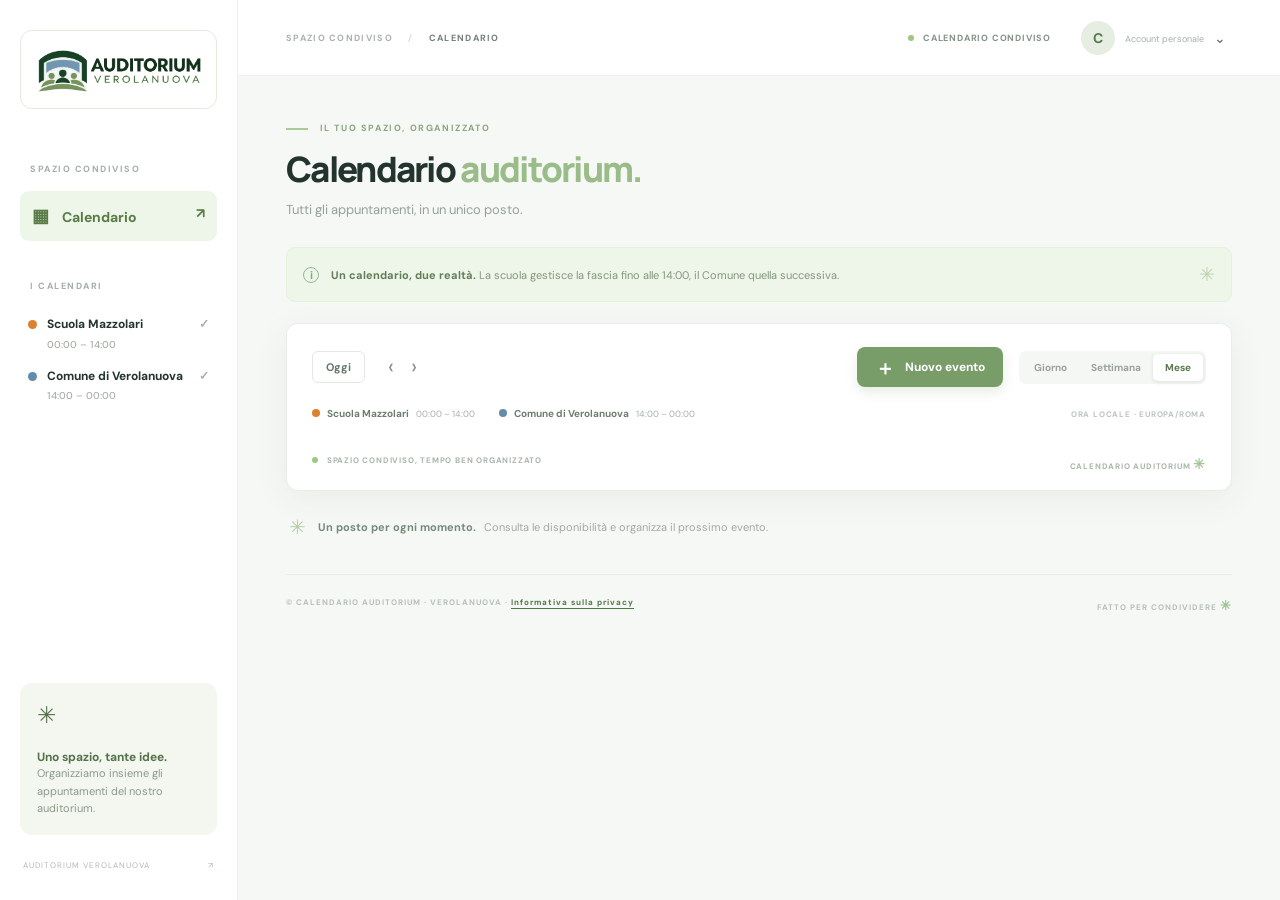
==== commit f11623b2: "Aggiungi il logo alle pagine del calendario" ====
--- a/calendario.html
+++ b/calendario.html
@@ -5,11 +5,11 @@
   <title>Calendario Auditorium</title>
   <link rel="preconnect" href="https://fonts.googleapis.com"><link rel="preconnect" href="https://fonts.gstatic.com" crossorigin>
   <link href="https://fonts.googleapis.com/css2?family=DM+Sans:wght@400;500;600;700&family=Manrope:wght@500;600;700;800&display=swap" rel="stylesheet">
-  <link rel="stylesheet" href="styles.css">
+  <link rel="stylesheet" href="styles.css"><link rel="stylesheet" href="logo-auditorium.css">
 </head>
 <body>
   <aside class="sidebar">
-    <a class="brand" href="#"><span class="brand-icon">✳</span><span>AUDITORIUM<small>VEROLANUOVA</small></span></a>
+    <a class="brand logo-frame" href="#" aria-label="Auditorium Verolanuova"><img class="auditorium-logo" src="logo-auditorium.png" alt=""></a>
     <div class="sidebar-label">SPAZIO CONDIVISO</div>
     <div class="nav-active"><span>▦</span> Calendario <span class="nav-arrow">↗</span></div>
     <div class="sidebar-label calendar-label">I CALENDARI</div>
@@ -19,7 +19,7 @@
     <div class="sidebar-footer">AUDITORIUM VEROLANUOVA <span>↗</span></div>
   </aside>
   <main class="main">
-    <header class="topbar"><div class="breadcrumbs">SPAZIO CONDIVISO <span>/</span> <b>CALENDARIO</b></div><div class="top-right"><span class="demo-pill"><i></i> CALENDARIO CONDIVISO</span><button class="profile-button" id="profileButton" aria-label="Apri menu account"><span class="avatar" id="avatar">C</span><span class="profile-text"><b id="profileName"></b><small>Account personale</small></span><span>⌄</span></button></div></header>
+    <header class="topbar"><div class="mobile-logo logo-frame"><img class="auditorium-logo" src="logo-auditorium.png" alt="Auditorium Verolanuova"></div><div class="breadcrumbs">SPAZIO CONDIVISO <span>/</span> <b>CALENDARIO</b></div><div class="top-right"><span class="demo-pill"><i></i> CALENDARIO CONDIVISO</span><button class="profile-button" id="profileButton" aria-label="Apri menu account"><span class="avatar" id="avatar">C</span><span class="profile-text"><b id="profileName"></b><small>Account personale</small></span><span>⌄</span></button></div></header>
     <section class="content">
       <div class="heading"><div><div class="eyebrow"><span></span> IL TUO SPAZIO, ORGANIZZATO</div><h1>Calendario <em>auditorium.</em></h1><p>Tutti gli appuntamenti, in un unico posto.</p></div></div>
       <div class="notice"><span class="notice-icon">i</span><span><b>Un calendario, due realtà.</b> La scuola gestisce la fascia fino alle 14:00, il Comune quella successiva.</span><span class="notice-spark">✳</span></div>
@@ -33,7 +33,7 @@
       <footer>© CALENDARIO AUDITORIUM · VEROLANUOVA · <a href="privacy.html">Informativa sulla privacy</a> <span>FATTO PER CONDIVIDERE <b>✳</b></span></footer>
     </section>
   </main>
-  <dialog id="eventDialog"><form id="eventForm"><div class="dialog-head"><div><div class="eyebrow" id="eventEyebrow">NUOVO APPUNTAMENTO</div><h2 id="eventHeading">Organizza un evento.</h2></div><button type="button" class="close" data-close="eventDialog" aria-label="Chiudi">×</button></div><label>Titolo<input name="title" required maxlength="100" placeholder="Es. Prova spettacolo"></label><label>Ente<select name="owner" id="owner"><option value="school">Scuola Mazzolari</option><option value="town">Comune di Verolanuova</option></select></label><div class="form-row"><label>Data<input name="date" type="date" required></label><label>Inizio<input name="start" type="time" required></label><label>Fine<input name="end" type="time" required></label></div><label>Note <span class="optional">(facoltative)</span><textarea name="notes" rows="3" placeholder="Aggiungi qualche dettaglio"></textarea></label><p class="form-hint">Gli orari indicano la consueta organizzazione degli enti e non limitano la scelta. Le notifiche email automatiche non sono ancora attive.</p><p id="overlapWarning" class="overlap-warning" role="status" aria-live="polite" hidden></p><p id="formError" class="error" role="alert"></p><div class="dialog-actions"><button type="button" class="secondary-button" data-close="eventDialog">Annulla</button><button class="primary-button" id="saveEvent" type="button">Salva evento</button></div></form></dialog>
+  <dialog id="eventDialog"><form id="eventForm"><div class="dialog-head"><div><div class="eyebrow" id="eventEyebrow">NUOVO APPUNTAMENTO</div><h2 id="eventHeading">Organizza un evento.</h2></div><button type="button" class="close" data-close="eventDialog" aria-label="Chiudi">×</button></div><label>Titolo<input name="title" required maxlength="100" placeholder="Es. Prova spettacolo"></label><label>Ente<select name="owner" id="owner"><option value="school">Scuola Mazzolari</option><option value="town">Comune di Verolanuova</option></select></label><div class="form-row"><label>Data<input name="date" type="date" required></label><label>Inizio<input name="start" type="time" required></label><label>Fine<input name="end" type="time" required></label></div><label>Note <span class="optional">(facoltative)</span><textarea name="notes" rows="3" placeholder="Aggiungi qualche dettaglio"></textarea></label><p class="form-hint">Gli orari indicano la consueta organizzazione degli enti e non limitano la scelta. Alla creazione di un evento sono previsti avvisi email. Modifiche e cancellazioni non generano avvisi.</p><p id="overlapWarning" class="overlap-warning" role="status" aria-live="polite" hidden></p><p id="formError" class="error" role="alert"></p><div class="dialog-actions"><button type="button" class="secondary-button" data-close="eventDialog">Annulla</button><button class="primary-button" id="saveEvent" type="button">Salva evento</button></div></form></dialog>
   <dialog id="profileDialog"><div class="dialog-head"><div><div class="eyebrow">IL TUO ACCOUNT</div><h2 id="accountName"></h2></div><button class="close" data-close="profileDialog" aria-label="Chiudi">×</button></div><p class="dialog-copy">Puoi gestire il tuo accesso o uscire dal calendario.</p><div class="dialog-actions"><button id="logoutButton" class="secondary-button" type="button">Esci dall’account</button></div></dialog>
   <dialog id="detailsDialog"><div class="dialog-head"><div><div class="eyebrow" id="detailsOwner"></div><h2 id="detailsTitle"></h2></div><button class="close" data-close="detailsDialog" aria-label="Chiudi">×</button></div><p id="detailsTime"></p><p id="detailsNotes"></p><div id="conflictContact" class="conflict-contact" hidden><p>⚠️ Questo evento si sovrappone a un evento dell’altro ente. Contattatevi per concordare gli orari.</p><div id="contactButtons" class="contact-buttons"></div></div><div class="dialog-actions"><button id="deleteEvent" class="delete-button">Elimina evento</button><button id="editEvent" class="primary-button" type="button">Modifica evento</button><button class="secondary-button" data-close="detailsDialog">Chiudi</button></div></dialog>
   <dialog id="contactDialog"><div class="dialog-head"><div><div class="eyebrow">CONTATTA L’ENTE</div><h2 id="contactTitle"></h2></div><button class="close" data-close="contactDialog" aria-label="Chiudi">×</button></div><p id="contactNumber"></p><a id="contactCall" class="primary-button contact-link" hidden>Chiama</a></dialog>
--- a/logo-auditorium.css
+++ b/logo-auditorium.css
@@ -0,0 +1,24 @@
+.login-brand,
+.logo-frame {
+  background: #fff;
+  border: 1px solid #e2ebdc;
+  border-radius: 12px;
+  padding: 10px 12px;
+}
+
+.login-brand { width: min(100%, 270px); }
+.auditorium-logo { display: block; width: 100%; height: auto; }
+.logo-frame { display: block; overflow: hidden; }
+body[data-profile="school"] .logo-frame { border-color: #e8ac7b; background: #fff5ec; }
+body[data-profile="town"] .logo-frame { border-color: #a9c6dc; background: #f1f7fb; }
+.mobile-logo { display: none; }
+
+@media (min-width: 601px) and (max-width: 900px) {
+  .sidebar .logo-frame { width: 41px; height: 41px; padding: 3px; }
+  .sidebar .auditorium-logo { width: 120px; max-width: none; }
+}
+
+@media (max-width: 600px) {
+  .mobile-logo { display: block; width: 150px; padding: 4px 7px; }
+}
+
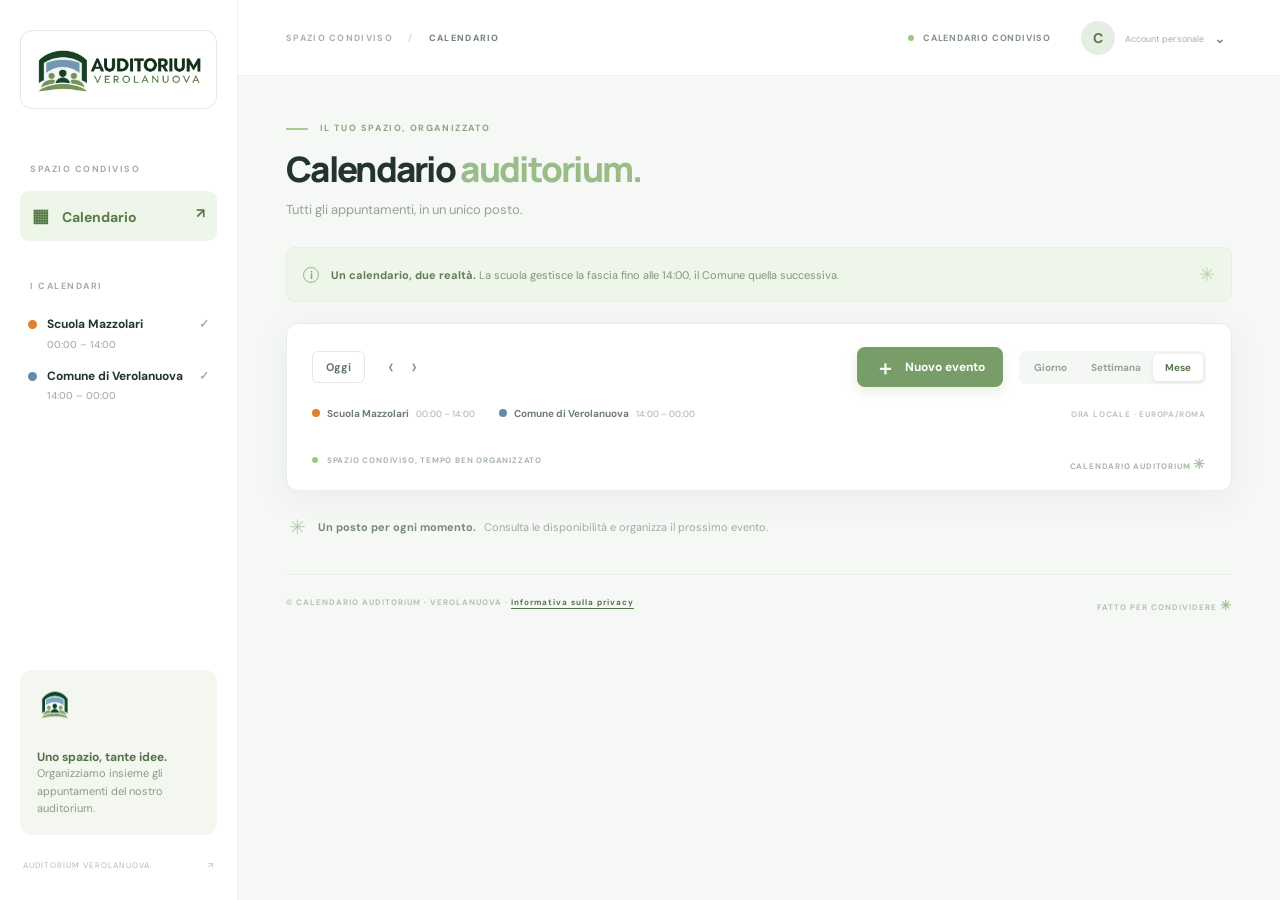
==== commit 33dd6f90: "Aggiungi il simbolo dell'auditorium nel calendario" ====
--- a/calendario.html
+++ b/calendario.html
@@ -15,7 +15,7 @@
     <div class="sidebar-label calendar-label">I CALENDARI</div>
     <button type="button" class="calendar-key" data-calendar="school" aria-pressed="true"><span class="key-dot school-dot"></span><span>Scuola Mazzolari<small>00:00 – 14:00</small></span><span class="key-check" aria-hidden="true">✓</span></button>
     <button type="button" class="calendar-key" data-calendar="town" aria-pressed="true"><span class="key-dot town-dot"></span><span>Comune di Verolanuova<small>14:00 – 00:00</small></span><span class="key-check" aria-hidden="true">✓</span></button>
-    <div class="sidebar-bottom"><div class="help-icon">✳</div><strong>Uno spazio, tante idee.</strong><p>Organizziamo insieme gli appuntamenti del nostro auditorium.</p></div>
+    <div class="sidebar-bottom"><div class="help-icon"><img src="logo-simbolo.png" alt="" width="36" height="36"></div><strong>Uno spazio, tante idee.</strong><p>Organizziamo insieme gli appuntamenti del nostro auditorium.</p></div>
     <div class="sidebar-footer">AUDITORIUM VEROLANUOVA <span>↗</span></div>
   </aside>
   <main class="main">
--- a/logo-auditorium.css
+++ b/logo-auditorium.css
@@ -6,7 +6,13 @@
   padding: 10px 12px;
 }
 
-.login-brand { width: min(100%, 270px); }
+.login-brand {
+  width: 100%;
+  justify-content: center;
+  padding: 0;
+  border: 0;
+  background: transparent;
+}
 .auditorium-logo { display: block; width: 100%; height: auto; }
 .logo-frame { display: block; overflow: hidden; }
 body[data-profile="school"] .logo-frame { border-color: #e8ac7b; background: #fff5ec; }
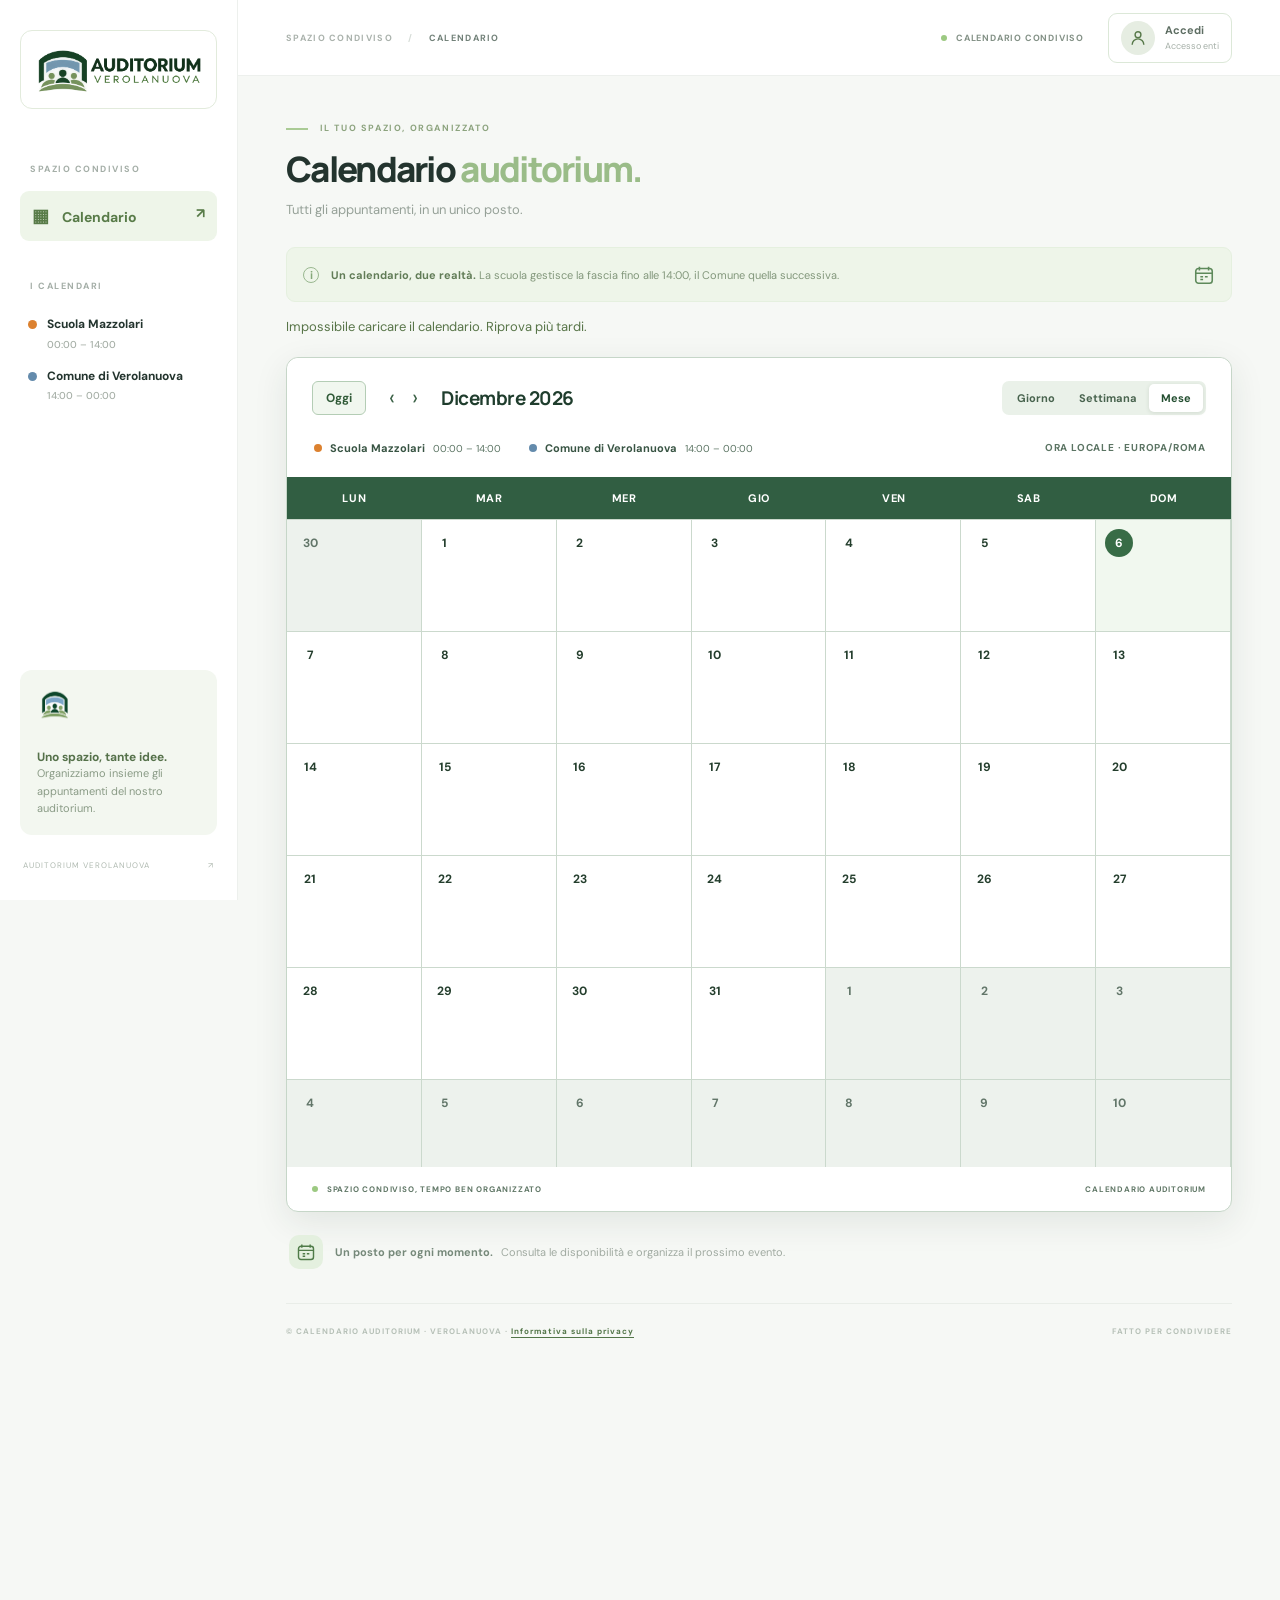
==== commit 3299a848: "Aggiunge calendario pubblico e stato richiesta formale" ====
--- a/calendario.html
+++ b/calendario.html
@@ -1,41 +1,2 @@
 <!doctype html>
-<html lang="it">
-<head>
-  <meta charset="utf-8"><meta name="viewport" content="width=device-width, initial-scale=1">
-  <title>Calendario Auditorium</title>
-  <link rel="preconnect" href="https://fonts.googleapis.com"><link rel="preconnect" href="https://fonts.gstatic.com" crossorigin>
-  <link href="https://fonts.googleapis.com/css2?family=DM+Sans:wght@400;500;600;700&family=Manrope:wght@500;600;700;800&display=swap" rel="stylesheet">
-  <link rel="stylesheet" href="styles.css"><link rel="stylesheet" href="logo-auditorium.css">
-</head>
-<body>
-  <aside class="sidebar">
-    <a class="brand logo-frame" href="#" aria-label="Auditorium Verolanuova"><img class="auditorium-logo" src="logo-auditorium.png" alt=""></a>
-    <div class="sidebar-label">SPAZIO CONDIVISO</div>
-    <div class="nav-active"><span>▦</span> Calendario <span class="nav-arrow">↗</span></div>
-    <div class="sidebar-label calendar-label">I CALENDARI</div>
-    <button type="button" class="calendar-key" data-calendar="school" aria-pressed="true"><span class="key-dot school-dot"></span><span>Scuola Mazzolari<small>00:00 – 14:00</small></span><span class="key-check" aria-hidden="true">✓</span></button>
-    <button type="button" class="calendar-key" data-calendar="town" aria-pressed="true"><span class="key-dot town-dot"></span><span>Comune di Verolanuova<small>14:00 – 00:00</small></span><span class="key-check" aria-hidden="true">✓</span></button>
-    <div class="sidebar-bottom"><div class="help-icon"><img src="logo-simbolo.png" alt="" width="36" height="36"></div><strong>Uno spazio, tante idee.</strong><p>Organizziamo insieme gli appuntamenti del nostro auditorium.</p></div>
-    <div class="sidebar-footer">AUDITORIUM VEROLANUOVA <span>↗</span></div>
-  </aside>
-  <main class="main">
-    <header class="topbar"><div class="mobile-logo logo-frame"><img class="auditorium-logo" src="logo-auditorium.png" alt="Auditorium Verolanuova"></div><div class="breadcrumbs">SPAZIO CONDIVISO <span>/</span> <b>CALENDARIO</b></div><div class="top-right"><span class="demo-pill"><i></i> CALENDARIO CONDIVISO</span><button class="profile-button" id="profileButton" aria-label="Apri menu account"><span class="avatar" id="avatar">C</span><span class="profile-text"><b id="profileName"></b><small>Account personale</small></span><span>⌄</span></button></div></header>
-    <section class="content">
-      <div class="heading"><div><div class="eyebrow"><span></span> IL TUO SPAZIO, ORGANIZZATO</div><h1>Calendario <em>auditorium.</em></h1><p>Tutti gli appuntamenti, in un unico posto.</p></div></div>
-      <div class="notice"><span class="notice-icon">i</span><span><b>Un calendario, due realtà.</b> La scuola gestisce la fascia fino alle 14:00, il Comune quella successiva.</span><span class="notice-spark">✳</span></div>
-      <div class="calendar-card">
-        <div class="calendar-header"><div class="calendar-toolbar"><div class="date-controls"><button id="today" class="today-button">Oggi</button><div class="arrows"><button id="prev" aria-label="Periodo precedente">‹</button><button id="next" aria-label="Periodo successivo">›</button></div><h2 id="periodTitle"></h2></div><div class="calendar-actions"><button class="primary-button" id="newEvent"><span>＋</span> Nuovo evento</button><div class="view-switch" aria-label="Vista calendario"><button data-view="day">Giorno</button><button data-view="week">Settimana</button><button data-view="month" class="selected">Mese</button></div></div></div>
-        <div class="legend"><span><i class="school-dot"></i> Scuola Mazzolari <small>00:00 – 14:00</small></span><span><i class="town-dot"></i> Comune di Verolanuova <small>14:00 – 00:00</small></span><span class="legend-note">ORA LOCALE · EUROPA/ROMA</span></div>
-        </div><div class="calendar-scroll"><div id="calendar"></div></div>
-        <div class="calendar-footer"><span><i></i> SPAZIO CONDIVISO, TEMPO BEN ORGANIZZATO</span><span>CALENDARIO AUDITORIUM <b>✳</b></span></div>
-      </div>
-      <div class="bottom-note"><span>✳</span> <div><b>Un posto per ogni momento.</b> <span>Consulta le disponibilità e organizza il prossimo evento.</span></div></div>
-      <footer>© CALENDARIO AUDITORIUM · VEROLANUOVA · <a href="privacy.html">Informativa sulla privacy</a> <span>FATTO PER CONDIVIDERE <b>✳</b></span></footer>
-    </section>
-  </main>
-  <dialog id="eventDialog"><form id="eventForm"><div class="dialog-head"><div><div class="eyebrow" id="eventEyebrow">NUOVO APPUNTAMENTO</div><h2 id="eventHeading">Organizza un evento.</h2></div><button type="button" class="close" data-close="eventDialog" aria-label="Chiudi">×</button></div><label>Titolo<input name="title" required maxlength="100" placeholder="Es. Prova spettacolo"></label><label>Ente<select name="owner" id="owner"><option value="school">Scuola Mazzolari</option><option value="town">Comune di Verolanuova</option></select></label><div class="form-row"><label>Data<input name="date" type="date" required></label><label>Inizio<input name="start" type="time" required></label><label>Fine<input name="end" type="time" required></label></div><label>Note <span class="optional">(facoltative)</span><textarea name="notes" rows="3" placeholder="Aggiungi qualche dettaglio"></textarea></label><p class="form-hint">Gli orari indicano la consueta organizzazione degli enti e non limitano la scelta. Alla creazione di un evento sono previsti avvisi email. Modifiche e cancellazioni non generano avvisi.</p><p id="overlapWarning" class="overlap-warning" role="status" aria-live="polite" hidden></p><p id="formError" class="error" role="alert"></p><div class="dialog-actions"><button type="button" class="secondary-button" data-close="eventDialog">Annulla</button><button class="primary-button" id="saveEvent" type="button">Salva evento</button></div></form></dialog>
-  <dialog id="profileDialog"><div class="dialog-head"><div><div class="eyebrow">IL TUO ACCOUNT</div><h2 id="accountName"></h2></div><button class="close" data-close="profileDialog" aria-label="Chiudi">×</button></div><p class="dialog-copy">Puoi gestire il tuo accesso o uscire dal calendario.</p><div class="dialog-actions"><button id="logoutButton" class="secondary-button" type="button">Esci dall’account</button></div></dialog>
-  <dialog id="detailsDialog"><div class="dialog-head"><div><div class="eyebrow" id="detailsOwner"></div><h2 id="detailsTitle"></h2></div><button class="close" data-close="detailsDialog" aria-label="Chiudi">×</button></div><p id="detailsTime"></p><p id="detailsNotes"></p><div id="conflictContact" class="conflict-contact" hidden><p>⚠️ Questo evento si sovrappone a un evento dell’altro ente. Contattatevi per concordare gli orari.</p><div id="contactButtons" class="contact-buttons"></div></div><div class="dialog-actions"><button id="deleteEvent" class="delete-button">Elimina evento</button><button id="editEvent" class="primary-button" type="button">Modifica evento</button><button class="secondary-button" data-close="detailsDialog">Chiudi</button></div></dialog>
-  <dialog id="contactDialog"><div class="dialog-head"><div><div class="eyebrow">CONTATTA L’ENTE</div><h2 id="contactTitle"></h2></div><button class="close" data-close="contactDialog" aria-label="Chiudi">×</button></div><p id="contactNumber"></p><a id="contactCall" class="primary-button contact-link" hidden>Chiama</a></dialog>
-  <script src="app.js"></script>
-</body></html>
+<html lang="it"><head><meta charset="utf-8"><meta name="viewport" content="width=device-width, initial-scale=1"><meta http-equiv="refresh" content="0; url=index.html"><title>Calendario Auditorium</title></head><body><p><a href="index.html">Vai al calendario</a></p></body></html>
